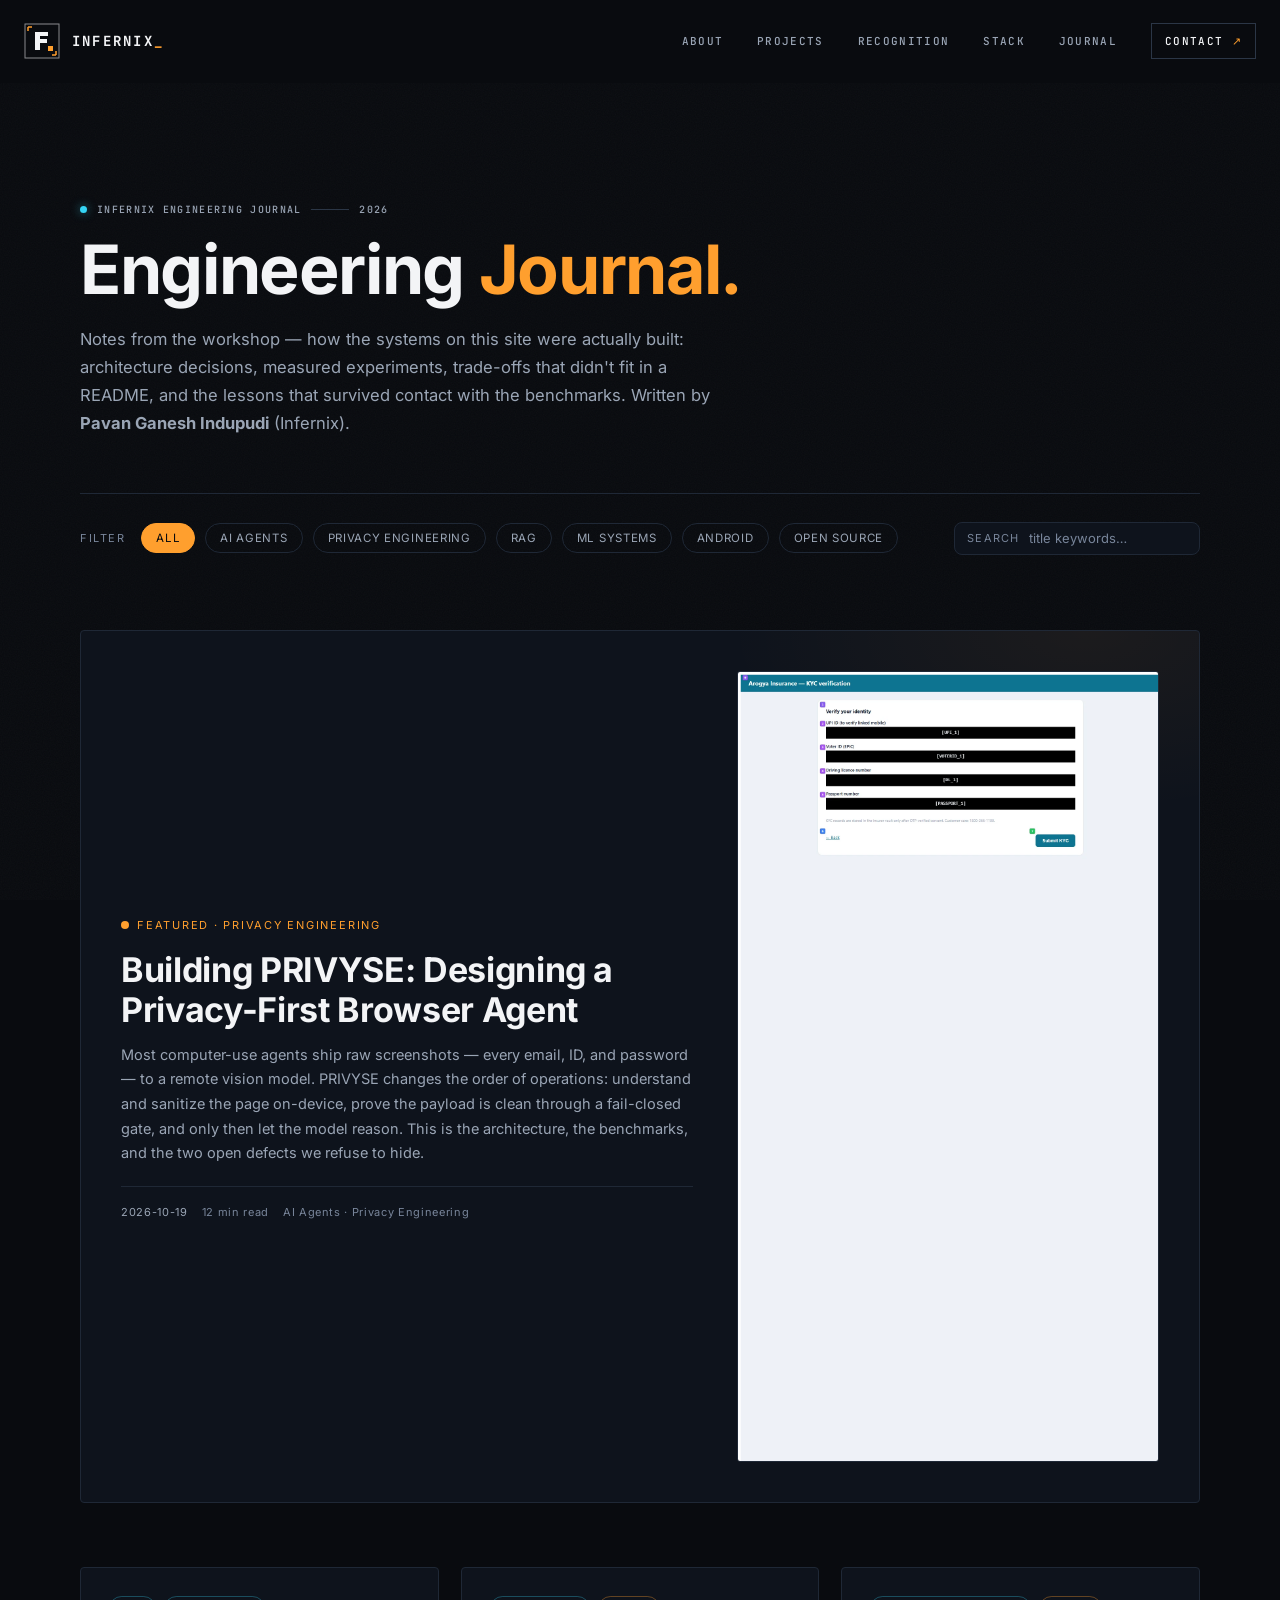
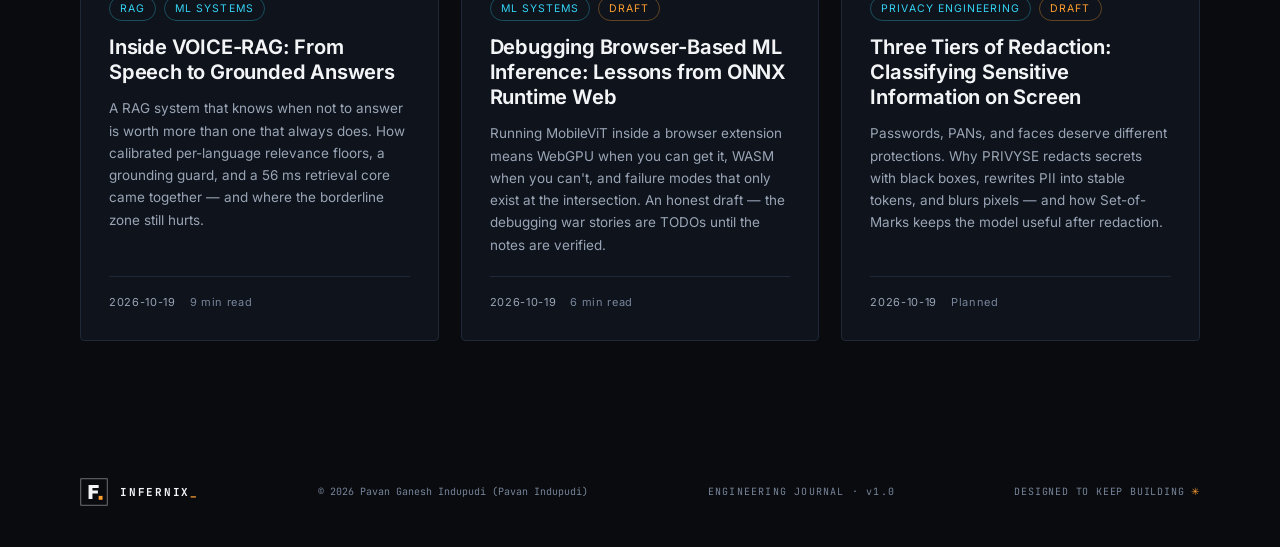
==== blog/index.html @ 26792520 "Launch Infernix portfolio and engineering journal" ====
<!doctype html>
<html lang="en">
<head>
  <meta charset="utf-8">
  <meta name="viewport" content="width=device-width, initial-scale=1">
  <meta name="theme-color" content="#090b0f">
  <meta name="color-scheme" content="dark">
  <title>Engineering Journal | Pavan Ganesh Indupudi (Infernix)</title>
  <meta name="description" content="The Infernix Engineering Journal — technical articles on building privacy-first AI agents, multilingual RAG systems, and ML inference in the browser, by Pavan Ganesh Indupudi.">
  <meta name="author" content="Pavan Ganesh Indupudi">
  <meta name="robots" content="index, follow, max-image-preview:large">
  <link rel="canonical" href="https://the-infernix.github.io/blog/">
  <link rel="icon" href="../assets/favicon.svg" type="image/svg+xml">
  <link rel="stylesheet" href="../styles.css">
  <link rel="stylesheet" href="./blog.css">
  <link rel="preload" href="../assets/fonts/space-grotesk-var.woff2" as="font" type="font/woff2" crossorigin>
  <link rel="preload" href="../assets/fonts/inter-var.woff2" as="font" type="font/woff2" crossorigin>
  <link rel="preload" href="../assets/fonts/jetbrains-mono-var.woff2" as="font" type="font/woff2" crossorigin>
  <meta property="og:type" content="website">
  <meta property="og:site_name" content="Infernix">
  <meta property="og:title" content="Infernix Engineering Journal">
  <meta property="og:description" content="Technical articles documenting real engineering work, experiments, architecture, and lessons — by Pavan Ganesh Indupudi.">
  <meta property="og:url" content="https://the-infernix.github.io/blog/">
  <meta property="og:image" content="https://the-infernix.github.io/assets/social-preview.svg">
  <meta name="twitter:card" content="summary_large_image">
  <meta name="twitter:title" content="Infernix Engineering Journal">
  <meta name="twitter:description" content="Technical articles documenting real engineering work, experiments, architecture, and lessons — by Pavan Ganesh Indupudi.">
  <meta name="twitter:image" content="https://the-infernix.github.io/assets/social-preview.svg">
  <script>document.documentElement.classList.add("js");</script>
  <script type="application/ld+json">
  {
    "@context": "https://schema.org",
    "@type": "Blog",
    "name": "Infernix Engineering Journal",
    "url": "https://the-infernix.github.io/blog/",
    "description": "Technical articles on privacy-first AI agents, multilingual RAG, browser ML inference, and software engineering.",
    "author": { "@id": "https://the-infernix.github.io/#person" },
    "publisher": { "@id": "https://the-infernix.github.io/#person" }
  }
  </script>
  <script type="application/ld+json">
  {
    "@context": "https://schema.org",
    "@type": "Person",
    "@id": "https://the-infernix.github.io/#person",
    "name": "Pavan Ganesh Indupudi",
    "alternateName": ["Infernix", "Pavan Indupudi"],
    "url": "https://the-infernix.github.io/",
    "sameAs": [
      "https://github.com/The-Infernix",
      "https://www.linkedin.com/in/pavan-indupudi-a38759334"
    ]
  }
  </script>
</head>
<body>
  <a class="skip-link" href="#main">Skip to content</a>
  <div class="scanlines" aria-hidden="true"></div>

  <header class="site-header" id="site-header">
    <div class="header-inner">
      <a class="brand" href="../" aria-label="Infernix home — Pavan Ganesh Indupudi">
        <svg class="brand-logo" viewBox="0 0 36 36" width="36" height="36" aria-hidden="true" focusable="false">
          <rect x="1" y="1" width="34" height="34" fill="none" stroke="currentColor" stroke-width="1" opacity=".55"/>
          <path d="M11 9h13v4h-8v3h7v4h-7v7h-5z" fill="currentColor"/>
          <rect x="24" y="23" width="5" height="5" fill="#ff9f2e"/>
          <path d="M4 4h4M4 4v4M32 32h-4M32 32v-4" stroke="#ff9f2e" stroke-width="1.5" fill="none"/>
        </svg>
        <span class="brand-name">INFERNIX<span class="brand-cursor" aria-hidden="true">_</span></span>
      </a>
      <button class="menu-toggle" type="button" aria-label="Open navigation" aria-expanded="false" aria-controls="site-nav">
        <span class="menu-bar" aria-hidden="true"></span>
        <span class="menu-bar" aria-hidden="true"></span>
      </button>
      <nav id="site-nav" class="site-nav" aria-label="Main navigation">
        <a href="../#about">ABOUT</a>
        <a href="../#work">PROJECTS</a>
        <a href="../#recognition">RECOGNITION</a>
        <a href="../#stack">STACK</a>
        <a href="./" aria-current="page">JOURNAL</a>
        <a href="../#contact" class="nav-contact">CONTACT <span aria-hidden="true">↗</span></a>
      </nav>
    </div>
    <div class="scroll-progress" id="scroll-progress" aria-hidden="true"></div>
  </header>

  <main id="main">
    <div class="journal-wrap">
      <header class="journal-hero">
        <p class="eyebrow reveal" data-reveal>
          <span class="status-dot" aria-hidden="true"></span>
          INFERNIX ENGINEERING JOURNAL
          <span class="eyebrow-line" aria-hidden="true"></span>
          2026
        </p>
        <h1 class="reveal" data-reveal>Engineering <span class="accent">Journal.</span></h1>
        <p class="journal-intro reveal" data-reveal>Notes from the workshop — how the systems on this site were actually built: architecture decisions, measured experiments, trade-offs that didn't fit in a README, and the lessons that survived contact with the benchmarks. Written by <strong>Pavan Ganesh Indupudi</strong> (Infernix).</p>
      </header>

      <div class="filter-bar reveal" data-reveal role="group" aria-label="Filter articles by category">
        <span class="filter-label" aria-hidden="true">FILTER</span>
        <button type="button" class="filter-chip" data-filter="all" aria-pressed="true">All</button>
        <button type="button" class="filter-chip" data-filter="ai-agents" aria-pressed="false">AI Agents</button>
        <button type="button" class="filter-chip" data-filter="privacy" aria-pressed="false">Privacy Engineering</button>
        <button type="button" class="filter-chip" data-filter="rag" aria-pressed="false">RAG</button>
        <button type="button" class="filter-chip" data-filter="ml-systems" aria-pressed="false">ML Systems</button>
        <button type="button" class="filter-chip" data-filter="android" aria-pressed="false">Android</button>
        <button type="button" class="filter-chip" data-filter="open-source" aria-pressed="false">Open Source</button>
        <div class="filter-search">
          <label for="journal-search">SEARCH</label>
          <input type="search" id="journal-search" placeholder="title keywords…" autocomplete="off">
        </div>
      </div>
      <p class="filter-count" id="filter-count" aria-live="polite"></p>

      <!-- featured -->
      <article class="featured-article reveal" data-reveal
               data-cats="ai-agents privacy"
               data-title="Building PRIVYSE: Designing a Privacy-First Browser Agent">
        <div class="featured-body">
          <span class="featured-flag">FEATURED · PRIVACY ENGINEERING</span>
          <h2><a href="./posts/privyse-privacy-first-browser-agent.html">Building PRIVYSE: Designing a Privacy-First Browser Agent</a></h2>
          <p class="featured-summary">Most computer-use agents ship raw screenshots — every email, ID, and password — to a remote vision model. PRIVYSE changes the order of operations: understand and sanitize the page on-device, prove the payload is clean through a fail-closed gate, and only then let the model reason. This is the architecture, the benchmarks, and the two open defects we refuse to hide.</p>
          <div class="card-meta">
            <span class="meta-date">2026-10-19</span>
            <span>12 min read</span>
            <span>AI Agents · Privacy Engineering</span>
          </div>
        </div>
        <a class="featured-media" href="./posts/privyse-privacy-first-browser-agent.html" tabindex="-1" aria-hidden="true">
          <img src="../assets/projects/privyse-model-view.png" alt="" width="840" height="470" loading="lazy" decoding="async">
        </a>
      </article>

      <div class="article-grid">
        <article class="article-card reveal" data-reveal
                 data-cats="rag ml-systems"
                 data-title="Inside VOICE-RAG: From Speech to Grounded Answers">
          <div class="card-cats">
            <span class="cat-tag">RAG</span>
            <span class="cat-tag">ML Systems</span>
          </div>
          <h3><a href="./posts/voice-rag-speech-to-grounded-answers.html">Inside VOICE-RAG: From Speech to Grounded Answers</a></h3>
          <p class="card-summary">A RAG system that knows when not to answer is worth more than one that always does. How calibrated per-language relevance floors, a grounding guard, and a 56 ms retrieval core came together — and where the borderline zone still hurts.</p>
          <div class="card-meta">
            <span class="meta-date">2026-10-19</span>
            <span>9 min read</span>
          </div>
        </article>

        <article class="article-card reveal" data-reveal
                 data-cats="ml-systems"
                 data-title="Debugging Browser-Based ML Inference: Lessons from ONNX Runtime Web">
          <div class="card-cats">
            <span class="cat-tag">ML Systems</span>
            <span class="cat-tag draft">DRAFT</span>
          </div>
          <h3><a href="./posts/debugging-browser-ml-inference-onnx.html">Debugging Browser-Based ML Inference: Lessons from ONNX Runtime Web</a></h3>
          <p class="card-summary">Running MobileViT inside a browser extension means WebGPU when you can get it, WASM when you can't, and failure modes that only exist at the intersection. An honest draft — the debugging war stories are TODOs until the notes are verified.</p>
          <div class="card-meta">
            <span class="meta-date">2026-10-19</span>
            <span>6 min read</span>
          </div>
        </article>

        <article class="article-card reveal" data-reveal
                 data-cats="ai-agents privacy ml-systems"
                 data-title="Three Tiers of Redaction: Classifying Sensitive Information on Screen">
          <div class="card-cats">
            <span class="cat-tag">Privacy Engineering</span>
            <span class="cat-tag draft">DRAFT</span>
          </div>
          <h3><a href="./posts/privyse-privacy-first-browser-agent.html#three-tiers">Three Tiers of Redaction: Classifying Sensitive Information on Screen</a></h3>
          <p class="card-summary">Passwords, PANs, and faces deserve different protections. Why PRIVYSE redacts secrets with black boxes, rewrites PII into stable tokens, and blurs pixels — and how Set-of-Marks keeps the model useful after redaction.</p>
          <div class="card-meta">
            <span class="meta-date">2026-10-19</span>
            <span>Planned</span>
          </div>
        </article>
      </div>
    </div>
  </main>

  <footer class="site-footer section-wrap">
    <a class="brand footer-brand" href="../" aria-label="Back to portfolio home">
      <svg class="brand-logo" viewBox="0 0 36 36" width="28" height="28" aria-hidden="true" focusable="false">
        <rect x="1" y="1" width="34" height="34" fill="none" stroke="currentColor" stroke-width="1" opacity=".55"/>
        <path d="M11 9h13v4h-8v3h7v4h-7v7h-5z" fill="currentColor"/>
        <rect x="24" y="23" width="5" height="5" fill="#ff9f2e"/>
      </svg>
      <span class="brand-name">INFERNIX<span class="brand-cursor" aria-hidden="true">_</span></span>
    </a>
    <span>© <span id="year">2026</span> Pavan Ganesh Indupudi (Pavan Indupudi)</span>
    <span class="footer-system">ENGINEERING JOURNAL · v1.0</span>
    <span class="footer-note">DESIGNED TO KEEP BUILDING <span class="accent" aria-hidden="true">✳</span></span>
  </footer>

  <script src="../script.js" defer></script>
  <script src="./blog.js" defer></script>
</body>
</html>
---- styles.css ----
/* ==========================================================================
   Infernix — Pavan Ganesh Indupudi
   Premium AI research & engineering portfolio. Static, dependency-free.

   Structure: @font-face → design tokens → base → header → hero → sections →
   project showcase → achievements → stack → contact → footer → motion →
   responsive. Reveals only apply under .js (added inline in <head>), so all
   content stays visible without JavaScript. All motion is guarded by
   prefers-reduced-motion.
   ========================================================================== */

/* ------------------------------------------------------------- webfonts */

@font-face {
  font-family: "Space Grotesk";
  src: url("./assets/fonts/space-grotesk-var.woff2") format("woff2");
  font-weight: 300 700;
  font-display: swap;
}
@font-face {
  font-family: "Inter";
  src: url("./assets/fonts/inter-var.woff2") format("woff2");
  font-weight: 100 900;
  font-display: swap;
}
@font-face {
  font-family: "JetBrains Mono";
  src: url("./assets/fonts/jetbrains-mono-var.woff2") format("woff2");
  font-weight: 100 800;
  font-display: swap;
}

/* --------------------------------------------------------- design tokens */

:root {
  --bg: #090b0f;
  --bg-raise: #0e131c;
  --panel: #111722;
  --panel-2: #171f2b;
  --line: #1f2836;
  --line-strong: #2b3646;
  --text: #f3f4f6;
  --muted: #9aa5b5;
  --dim: #78859a;
  --accent: #ff9f2e;
  --accent-bright: #ffb55e;
  --cyan: #35d4f4;
  --font: "Inter", "Segoe UI", ui-sans-serif, system-ui, -apple-system, BlinkMacSystemFont, sans-serif;
  --display: "Space Grotesk", "Segoe UI", ui-sans-serif, system-ui, sans-serif;
  --mono: "JetBrains Mono", "Cascadia Code", "SFMono-Regular", Consolas, monospace;
  --header-h: 82px;
}

*, *::before, *::after { box-sizing: border-box; }

html {
  scroll-behavior: smooth;
  scroll-padding-top: calc(var(--header-h) + 12px);
}

body {
  margin: 0;
  background: var(--bg);
  color: var(--text);
  font-family: var(--font);
  font-size: 15px;
  line-height: 1.7;
  -webkit-font-smoothing: antialiased;
}

/* static grain — material depth without gradients or glow */
body::before {
  content: "";
  position: fixed;
  inset: 0;
  z-index: -1;
  pointer-events: none;
  opacity: .035;
  background-image: url("data:image/svg+xml,%3Csvg xmlns='http://www.w3.org/2000/svg' width='140' height='140'%3E%3Cfilter id='n'%3E%3CfeTurbulence type='fractalNoise' baseFrequency='.85' numOctaves='2'/%3E%3C/filter%3E%3Crect width='140' height='140' filter='url(%23n)'/%3E%3C/svg%3E");
}

img, svg { display: block; max-width: 100%; }
a { color: inherit; text-decoration: none; }
button, a { -webkit-tap-highlight-color: transparent; }

a:focus-visible,
button:focus-visible { outline: 2px solid var(--accent); outline-offset: 4px; }

::selection { background: var(--accent); color: #111; }

/* --------------------------------------------------------------- utility */

.section-wrap { width: min(1120px, calc(100% - 48px)); margin-inline: auto; }
.accent { color: var(--accent); }
.cyan { color: var(--cyan); }
.dim { color: var(--dim); }

.skip-link {
  position: absolute;
  left: -9999px;
  top: 10px;
  background: var(--accent);
  color: #111;
  padding: 8px 12px;
  z-index: 100;
  font: 700 12px var(--mono);
}
.skip-link:focus { left: 10px; }

.scanlines {
  position: fixed;
  inset: 0;
  pointer-events: none;
  z-index: 5;
  opacity: .07;
  background: repeating-linear-gradient(to bottom, transparent 0 3px, rgba(255, 255, 255, .04) 4px);
}

/* ---------------------------------------------------------------- header */

.site-header {
  position: sticky;
  top: 0;
  z-index: 40;
  background: var(--bg);
  border-bottom: 1px solid transparent;
  transition: border-color .25s ease;
}

.site-header.is-stuck { border-bottom-color: var(--line); }

.scroll-progress {
  position: absolute;
  left: 0;
  bottom: -1px;
  height: 2px;
  width: 100%;
  background: var(--cyan);
  transform: scaleX(0);
  transform-origin: left;
  will-change: transform;
}

.header-inner {
  width: min(1240px, calc(100% - 48px));
  height: var(--header-h);
  margin-inline: auto;
  display: flex;
  align-items: center;
  justify-content: space-between;
  gap: 20px;
}

.brand { display: inline-flex; align-items: center; gap: 12px; color: var(--text); }
.brand-logo { color: var(--text); flex: none; transition: color .2s ease; }
.brand:hover .brand-logo { color: var(--accent); }
.brand-name { font: 700 14px var(--mono); letter-spacing: .16em; }
.brand-cursor { color: var(--accent); animation: blink 1.1s steps(2, start) infinite; }

.site-nav {
  display: flex;
  gap: 34px;
  align-items: center;
  font: 500 11px var(--mono);
  letter-spacing: .12em;
  color: var(--muted);
}

.site-nav a { position: relative; padding: 6px 0; transition: color .2s ease; }

.site-nav a::after {
  content: "";
  position: absolute;
  left: 0;
  bottom: 0;
  height: 1px;
  width: 100%;
  background: var(--accent);
  transform: scaleX(0);
  transform-origin: left;
  transition: transform .25s ease;
}

.site-nav a:hover { color: var(--text); }
.site-nav a:hover::after,
.site-nav a:focus-visible::after { transform: scaleX(1); }
.site-nav a[aria-current="true"] { color: var(--accent); }
.site-nav a[aria-current="true"]::after { transform: scaleX(1); }

.nav-contact {
  color: var(--text);
  border: 1px solid var(--line-strong);
  padding: 10px 13px !important;
  transition: border-color .2s ease;
}
.nav-contact::after { display: none; }
.nav-contact span { color: var(--accent); }
.nav-contact:hover { border-color: var(--accent); }

.menu-toggle {
  display: none;
  background: none;
  border: 1px solid var(--line);
  padding: 11px 10px;
  cursor: pointer;
}
.menu-bar {
  display: block;
  width: 22px;
  height: 1.5px;
  background: var(--text);
  margin: 5px 0;
  transition: transform .25s ease;
}
.menu-toggle[aria-expanded="true"] .menu-bar:first-child { transform: translateY(3.25px) rotate(45deg); }
.menu-toggle[aria-expanded="true"] .menu-bar:last-child { transform: translateY(-3.25px) rotate(-45deg); }

/* ------------------------------------------------------------------ hero */

.hero {
  min-height: 670px;
  padding-top: 90px;
  padding-bottom: 35px;
  display: grid;
  grid-template-columns: 1.08fr .92fr;
  position: relative;
  align-items: center;
  column-gap: 32px;
}

.hero-copy { position: relative; z-index: 2; padding-bottom: 45px; min-width: 0; }

.eyebrow,
.meta-label,
.section-index,
.project-number,
.project-status,
.stack-label,
.hero-bottom,
.art-tag,
.art-coord {
  font: 500 10px var(--mono);
  letter-spacing: .13em;
  color: var(--muted);
}

.eyebrow { display: flex; align-items: center; gap: 10px; margin: 0; }

.status-dot {
  width: 7px;
  height: 7px;
  border-radius: 50%;
  background: var(--cyan);
  box-shadow: 0 0 10px rgba(53, 212, 244, .55);
}

.eyebrow-line { width: 38px; height: 1px; background: var(--line-strong); }

.hero-identity {
  margin: 30px 0 0;
  font: 700 12px var(--mono);
  letter-spacing: .22em;
  color: var(--text);
}

.hero h1 {
  font-family: var(--display);
  font-size: clamp(40px, 5.6vw, 68px);
  line-height: 1.05;
  letter-spacing: -.04em;
  font-weight: 700;
  margin: 20px 0 24px;
}

.outline-text { color: transparent; -webkit-text-stroke: 1px #5d6a7c; }

.hero-intro { max-width: 530px; font-size: 16px; line-height: 1.85; color: var(--muted); margin: 0; }
.hero-intro strong { color: var(--text); font-weight: 600; }

.hero-actions,
.contact-actions { display: flex; gap: 12px; flex-wrap: wrap; margin-top: 30px; }

.button {
  min-height: 46px;
  padding: 0 17px;
  display: inline-flex;
  align-items: center;
  justify-content: center;
  gap: 20px;
  font: 500 11px var(--mono);
  letter-spacing: .04em;
  border: 1px solid var(--line-strong);
  transition: transform .2s ease, border-color .2s ease, background .2s ease;
}
.button:hover { transform: translateY(-2px); border-color: var(--accent); }
.button span { font-size: 16px; }
.button-primary { color: #14100b; background: var(--accent); border-color: var(--accent); font-weight: 700; }
.button-primary:hover { background: var(--accent-bright); border-color: var(--accent-bright); }
.button-ghost { background: var(--bg-raise); color: var(--text); }

.hero-meta { display: flex; gap: 42px; margin-top: 50px; }
.hero-meta div { display: grid; gap: 5px; min-width: 0; }
.meta-label { color: var(--dim); font-size: 9px; }
.hero-meta div > span:last-child { font-size: 12px; color: var(--muted); }

/* hero centerpiece — system schematic with draw-in orbits */

.hero-art {
  height: 420px;
  position: relative;
  display: grid;
  place-items: center;
  margin-left: -20px;
  overflow: hidden;
}

.art-grid {
  position: absolute;
  inset: 0;
  background-image:
    linear-gradient(rgba(154, 165, 181, .055) 1px, transparent 1px),
    linear-gradient(90deg, rgba(154, 165, 181, .055) 1px, transparent 1px);
  background-size: 44px 44px;
  mask-image: radial-gradient(ellipse at center, #000 30%, transparent 78%);
  -webkit-mask-image: radial-gradient(ellipse at center, #000 30%, transparent 78%);
}

.hero-orbits {
  position: absolute;
  width: min(100%, 430px);
  height: auto;
  overflow: visible;
}

.hero-orbits ellipse { fill: none; stroke-width: 1; }
.hero-orbits .o1 { stroke: rgba(255, 159, 46, .4); transform: rotate(-24deg); transform-origin: 200px 200px; }
.hero-orbits .o2 { stroke: rgba(53, 212, 244, .32); transform: rotate(52deg); transform-origin: 200px 200px; }

.core {
  width: 200px;
  height: 200px;
  display: flex;
  flex-direction: column;
  align-items: center;
  justify-content: center;
  background: radial-gradient(circle, var(--panel-2), var(--bg) 70%);
  border: 1px solid var(--line-strong);
  transform: rotate(-8deg);
  position: relative;
}
.core::before,
.core::after {
  content: "";
  position: absolute;
  width: 14px;
  height: 14px;
  border-color: var(--accent);
  border-style: solid;
}
.core::before { top: -5px; left: -5px; border-width: 1px 0 0 1px; }
.core::after { bottom: -5px; right: -5px; border-width: 0 1px 1px 0; }

.core-symbol { font: 700 86px/.9 var(--mono); letter-spacing: -.12em; padding-right: 10px; color: var(--text); }
.core-symbol span { color: var(--accent); }
.core-label { font: 500 9px var(--mono); letter-spacing: .25em; margin-top: 18px; color: var(--muted); }
.core-label span { color: var(--accent); margin-left: 6px; }

.art-tag {
  position: absolute;
  padding: 7px 9px;
  border: 1px solid var(--line);
  background: var(--bg);
  font-size: 9px;
}
.tag-top { top: 47px; right: 0; color: var(--cyan); }
.tag-bottom { bottom: 55px; left: 0; color: var(--accent); }
.art-coord { position: absolute; right: 5px; bottom: 0; font-size: 9px; line-height: 1.8; color: var(--dim); }
.art-cross { position: absolute; color: var(--accent); font: 18px var(--mono); }
.cross-one { left: 15%; top: 22%; }
.cross-two { right: 18%; bottom: 20%; color: var(--cyan); }

.hero-bottom {
  position: absolute;
  left: 0;
  right: 0;
  bottom: 0;
  display: flex;
  align-items: center;
  gap: 15px;
  font-size: 9px;
  color: var(--dim);
}
.scroll-line { width: 68px; height: 1px; background: var(--line-strong); }
.hero-bottom span:last-child { margin-left: auto; }

/* -------------------------------------------------------------- sections */

.section-block { padding-top: 112px; }

.section-heading { display: flex; align-items: center; gap: 17px; margin-bottom: 36px; }
.section-index { color: var(--accent); }

.section-heading h2 {
  font-family: var(--display);
  margin: 0;
  font-size: clamp(26px, 3vw, 36px);
  letter-spacing: -.03em;
  line-height: 1.2;
  font-weight: 700;
}

.heading-rule {
  height: 1px;
  flex: 1;
  background: linear-gradient(90deg, var(--line-strong), transparent);
  margin-left: 8px;
}

.big-copy {
  font-family: var(--display);
  font-size: clamp(26px, 3.4vw, 38px);
  line-height: 1.3;
  letter-spacing: -.03em;
  font-weight: 700;
  margin: 0;
}

.section-description {
  max-width: 600px;
  color: var(--muted);
  font-size: 14px;
  margin: -15px 0 34px;
}

/* datasheet rows (about spec + skills) */

.spec { border-top: 1px solid var(--line); margin-top: 28px; }
.spec-row {
  display: grid;
  grid-template-columns: 130px 1fr;
  gap: 16px;
  padding: 11px 0;
  border-bottom: 1px solid var(--line);
  align-items: baseline;
}
.spec-key { font: 500 10px var(--mono); letter-spacing: .14em; color: var(--dim); }
.spec-val { font-size: 13.5px; color: var(--text); }

/* about */

.about-grid { display: grid; grid-template-columns: .9fr 1.1fr; gap: 60px; min-width: 0; }
.about-body { color: var(--muted); font-size: 14.5px; min-width: 0; }
.about-body p { margin: 0 0 18px; }

.terminal-note {
  margin-top: 26px;
  padding: 15px;
  border: 1px solid var(--line);
  background: var(--bg-raise);
  font: 400 11px/1.8 var(--mono);
  overflow-wrap: anywhere;
}
.terminal-prompt { color: var(--cyan); }
.typing-cursor { color: var(--accent); animation: blink .9s steps(2, start) infinite; }
.terminal-response { color: var(--muted); }

/* ----------------------------------------------------- project showcase */

.flow {
  display: flex;
  flex-wrap: wrap;
  align-items: stretch;
  gap: 0;
  margin: 4px 0;
}

.flow-step {
  position: relative;
  flex: 1 1 110px;
  min-width: 0;
  padding: 10px 8px;
  border: 1px solid var(--line);
  background: var(--bg-raise);
  font: 500 9.5px/1.5 var(--mono);
  letter-spacing: .08em;
  text-align: center;
  color: var(--muted);
  text-transform: uppercase;
}
.flow-step b { display: block; color: var(--text); font-weight: 700; letter-spacing: .1em; }
.flow-step + .flow-step { margin-left: 22px; }
.flow-step + .flow-step::before {
  content: "→";
  position: absolute;
  left: -18px;
  top: 50%;
  transform: translateY(-50%);
  color: var(--dim);
  font-size: 13px;
}
.flow-step.is-key { border-color: rgba(53, 212, 244, .5); }
.flow-step.is-key b { color: var(--cyan); }
.flow-step.is-warm { border-color: rgba(255, 159, 46, .45); }
.flow-step.is-warm b { color: var(--accent); }

.evidence-chips { display: flex; flex-wrap: wrap; gap: 7px; margin: 16px 0 4px; }
.evidence-chips span {
  font: 500 10px var(--mono);
  letter-spacing: .04em;
  color: var(--cyan);
  border: 1px solid rgba(53, 212, 244, .35);
  background: rgba(53, 212, 244, .05);
  padding: 5px 8px;
}

.tag-list { display: flex; gap: 7px; flex-wrap: wrap; margin: 16px 0 20px; }
.tag-list span {
  border: 1px solid var(--line);
  color: var(--muted);
  font: 400 10px var(--mono);
  padding: 6px 8px;
}

.shot {
  border: 1px solid var(--line);
  background: var(--bg-raise);
  padding: 6px;
  overflow: hidden;
}
.shot img { width: 100%; height: auto; }
.shot figcaption {
  font: 400 9px var(--mono);
  letter-spacing: .1em;
  color: var(--dim);
  padding: 8px 4px 2px;
  text-transform: uppercase;
}

.project-link {
  display: inline-flex;
  gap: 10px;
  align-items: center;
  color: var(--text);
  font: 500 10.5px var(--mono);
  border-bottom: 1px solid var(--line-strong);
  padding-bottom: 4px;
  align-self: flex-start;
  transition: border-color .2s ease;
}
.project-link span { color: var(--accent); }
.project-link:hover { border-color: var(--accent); }

.project-footnote { color: var(--dim); font-size: 11px; margin-top: 22px; }

/* featured project — PRIVYSE */

.project-featured {
  position: relative;
  border: 1px solid var(--line);
  background: linear-gradient(150deg, var(--panel), var(--bg-raise));
  padding: 34px;
  margin-bottom: 16px;
  overflow: hidden;
}

.project-featured::before {
  content: "";
  position: absolute;
  top: -1px;
  left: -1px;
  width: 18px;
  height: 18px;
  border-top: 2px solid var(--accent);
  border-left: 2px solid var(--accent);
  pointer-events: none;
}

.featured-grid {
  display: grid;
  grid-template-columns: 1.25fr .75fr;
  gap: 36px;
  align-items: start;
}

.project-top {
  display: flex;
  align-items: center;
  justify-content: space-between;
  gap: 10px;
  margin-bottom: 6px;
}
.project-number { color: var(--dim); font-size: 9px; }
.project-status { color: var(--cyan); font-size: 9px; }

.project-kicker { font: 500 10px var(--mono); letter-spacing: .14em; color: var(--accent); margin: 14px 0 4px; text-transform: uppercase; }

.project-card h3,
.project-featured h3 {
  font-family: var(--display);
  font-weight: 700;
  letter-spacing: -.01em;
  margin: 6px 0 2px;
}
.project-featured h3 { font-size: clamp(28px, 3.4vw, 40px); }

.project-tagline { color: var(--accent); font: 500 11px var(--mono); letter-spacing: .06em; margin: 4px 0 14px !important; }

.project-copy { color: var(--muted); font-size: 14px; line-height: 1.8; }
.project-copy strong { color: var(--text); font-weight: 600; }

.project-built {
  font-size: 13.5px;
  color: var(--muted);
  border-left: 2px solid var(--accent);
  padding-left: 14px;
  margin: 16px 0;
}
.project-built b { color: var(--text); font-weight: 600; }

/* standard project cards */

.project-grid {
  display: grid;
  grid-template-columns: 1.3fr 1fr;
  gap: 16px;
}

.project-card {
  position: relative;
  border: 1px solid var(--line);
  background: var(--panel);
  padding: 26px;
  display: flex;
  flex-direction: column;
  overflow: hidden;
  min-width: 0;
  transition: transform .25s ease, border-color .25s ease;
}
.project-card:hover,
.project-card:focus-within { transform: translateY(-3px); border-color: var(--line-strong); }

.project-card .project-ghost {
  position: absolute;
  top: -26px;
  right: -6px;
  font-family: var(--display);
  font-size: 110px;
  font-weight: 700;
  line-height: 1;
  color: transparent;
  -webkit-text-stroke: 1px rgba(154, 165, 181, .12);
  pointer-events: none;
  user-select: none;
}

.project-card h3 { font-size: 24px; margin-top: 10px; }
.project-card .flow { margin-top: 16px; }
.project-card .project-link { margin-top: auto; padding-top: 18px; }

.project-card.span-all { grid-column: 1 / -1; }

/* Viora horizontal variant */
.project-card.horizontal { display: grid; grid-template-columns: 1fr .9fr; gap: 30px; align-items: center; }
.project-card.horizontal .project-media { order: 2; }
.project-card.horizontal .project-main { order: 1; display: flex; flex-direction: column; height: 100%; }

/* ---------------------------------------------------------- achievements */

.badges {
  display: grid;
  grid-template-columns: repeat(4, 1fr);
  border: 1px solid var(--line);
  background: var(--bg-raise);
}
.badge {
  padding: 22px 20px;
  border-right: 1px solid var(--line);
  min-width: 0;
}
.badge:last-child { border-right: 0; }
.badge-label { font: 500 9px var(--mono); letter-spacing: .16em; color: var(--cyan); text-transform: uppercase; }
.badge-title { font-family: var(--display); font-weight: 700; font-size: 17px; margin-top: 8px; letter-spacing: -.01em; }
.badge-meta { font-size: 12px; color: var(--muted); margin-top: 5px; }

/* ---------------------------------------------------------------- stack */

.stack-groups { border-top: 1px solid var(--line); }
.stack-row {
  display: grid;
  grid-template-columns: 190px 1fr;
  gap: 20px;
  padding: 15px 0;
  border-bottom: 1px solid var(--line);
  align-items: baseline;
}
.stack-label { color: var(--accent); font-size: 10px; padding-top: 0; }
.stack-items { display: flex; flex-wrap: wrap; gap: 6px 18px; font-size: 13.5px; color: var(--text); }
.stack-items span { position: relative; }
.stack-items span + span::before {
  content: "·";
  position: absolute;
  left: -11px;
  color: var(--dim);
}

/* ------------------------------------------------- contact + marquee */

.marquee {
  overflow: hidden;
  border-top: 1px solid var(--line);
  border-bottom: 1px solid var(--line);
  background: var(--bg-raise);
  padding: 13px 0;
  white-space: nowrap;
}
.marquee-track {
  display: inline-flex;
  gap: 44px;
  min-width: max-content;
  animation: marquee 38s linear infinite;
  font: 700 13px var(--mono);
  letter-spacing: .28em;
  color: transparent;
  -webkit-text-stroke: 1px rgba(255, 159, 46, .55);
}
.marquee-track span.solid { color: var(--accent); -webkit-text-stroke: 0; }
.marquee:hover .marquee-track { animation-play-state: paused; }

.contact-section {
  margin-top: 120px;
  background: linear-gradient(120deg, rgba(255, 159, 46, .05), transparent 55%);
}
.contact-inner { padding-top: 75px; padding-bottom: 85px; }
.contact-inner h2 {
  font-family: var(--display);
  font-size: clamp(36px, 5.6vw, 64px);
  line-height: 1.08;
  letter-spacing: -.04em;
  font-weight: 700;
  margin: 20px 0;
}
.contact-inner > p { max-width: 500px; color: var(--muted); font-size: 14.5px; }

/* ---------------------------------------------------------------- footer */

.site-footer {
  min-height: 110px;
  display: flex;
  align-items: center;
  justify-content: space-between;
  gap: 20px;
  color: var(--dim);
  font: 400 10px var(--mono);
  flex-wrap: wrap;
}
.footer-brand .brand-logo { width: 28px; height: 28px; }
.footer-brand .brand-name { font-size: 11px; }
.footer-system { letter-spacing: .12em; color: var(--dim); }
.footer-note { letter-spacing: .08em; }

/* ---------------------------------------------------------------- motion */

@keyframes blink { to { visibility: hidden; } }

@keyframes marquee { to { transform: translateX(-50%); } }

@keyframes draw-orbit {
  to { stroke-dashoffset: 0; }
}

.hero-orbits ellipse {
  stroke-dasharray: 100;
  stroke-dashoffset: 100;
  animation: draw-orbit 1.7s cubic-bezier(.4, 0, .2, 1) forwards;
}
.hero-orbits .o2 { animation-delay: .35s; }

.js [data-reveal] {
  opacity: 0;
  transform: translateY(16px);
  transition:
    opacity .7s ease var(--reveal-delay, 0ms),
    transform .7s cubic-bezier(.2, .7, .2, 1) var(--reveal-delay, 0ms);
}
.js [data-reveal].is-visible { opacity: 1; transform: none; }

@media (prefers-reduced-motion: reduce) {
  html { scroll-behavior: auto; }
  *, *::before, *::after {
    animation-duration: .01ms !important;
    animation-iteration-count: 1 !important;
    transition-duration: .01ms !important;
    transition-delay: 0ms !important;
  }
  .js [data-reveal] { opacity: 1; transform: none; }
  .hero-orbits ellipse { stroke-dashoffset: 0; }
  .marquee-track { animation: none; }
}

/* ------------------------------------------------------------- responsive */

@media (max-width: 980px) {
  .hero { grid-template-columns: 1fr; padding-top: 70px; min-height: auto; }
  .hero-copy { padding-bottom: 10px; }
  .hero-art { height: 360px; margin: 5px auto 45px; width: min(100%, 470px); margin-left: auto; }
  .about-grid { grid-template-columns: 1fr; gap: 34px; }
  .featured-grid { grid-template-columns: 1fr; }
  .project-grid { grid-template-columns: 1fr; }
  .project-card.horizontal { grid-template-columns: 1fr; }
  .project-card.horizontal .project-media { order: 1; }
  .project-card.horizontal .project-main { order: 2; }
  .badges { grid-template-columns: repeat(2, 1fr); }
  .badge:nth-child(2n) { border-right: 0; }
  .badge:nth-child(-n+2) { border-bottom: 1px solid var(--line); }
}

@media (max-width: 760px) {
  .section-block { padding-top: 85px; }
  .flow-step + .flow-step { margin-left: 0; margin-top: 22px; }
  .flow-step + .flow-step::before {
    content: "↓";
    left: 50%;
    top: -19px;
    transform: translateX(-50%);
  }
  .flow { flex-direction: column; }
  .stack-row { grid-template-columns: 1fr; gap: 8px; }
}

@media (max-width: 560px) {
  :root { --header-h: 70px; }
  .section-wrap,
  .header-inner { width: calc(100% - 34px); }

  .menu-toggle { display: block; }

  .js .site-nav {
    display: none;
    position: absolute;
    top: calc(var(--header-h) - 1px);
    left: -1px;
    right: -1px;
    padding: 18px;
    background: var(--bg-raise);
    border: 1px solid var(--line);
    flex-direction: column;
    align-items: stretch;
    gap: 0;
    box-shadow: 0 20px 40px rgba(0, 0, 0, .5);
  }
  .js .site-nav.open { display: flex; }
  .site-nav a { padding: 13px 5px; border-bottom: 1px solid rgba(154, 165, 181, .1); }
  .site-nav a::after { display: none; }
  .site-nav .nav-contact { border: 0; padding: 13px 5px !important; }

  html:not(.js) .site-nav {
    display: flex;
    flex-wrap: wrap;
    gap: 8px 16px;
    font-size: 10px;
  }
  html:not(.js) .menu-toggle { display: none; }

  .hero { padding-top: 58px; }
  .eyebrow { flex-wrap: wrap; font-size: 9px; }
  .hero-identity { font-size: 10px; margin-top: 24px; letter-spacing: .16em; }
  .hero h1 { font-size: clamp(36px, 11vw, 54px); }
  .hero-intro { font-size: 14px; }
  .hero-meta { gap: 25px; margin-top: 36px; flex-wrap: wrap; }
  .hero-art { height: 300px; }
  .core { width: 145px; height: 145px; }
  .core-symbol { font-size: 60px; }
  .core-label { font-size: 7px; }
  .art-tag, .art-coord { font-size: 8px; }

  .section-heading { gap: 10px; }
  .section-heading h2 { font-size: 25px; }
  .heading-rule { margin-left: 0; }

  .project-featured { padding: 22px; }
  .project-card { padding: 22px; }
  .project-card .project-ghost { font-size: 80px; }
  .badges { grid-template-columns: 1fr; }
  .badge { border-right: 0; border-bottom: 1px solid var(--line); }
  .badge:last-child { border-bottom: 0; }
  .spec-row { grid-template-columns: 110px 1fr; }

  .contact-section { margin-top: 85px; }
  .contact-inner { padding-top: 60px; padding-bottom: 65px; }

  .site-footer { padding-top: 24px; padding-bottom: 24px; justify-content: flex-start; }
  .footer-note, .footer-system { width: 100%; }
}
---- blog/blog.css ----
/* ============================================================
   Infernix Engineering Journal — blog-specific styles
   Layers on top of ../styles.css (tokens, header, footer, buttons).
   ============================================================ */

/* ---------------------------------------------------------- layout */
.journal-wrap {
  width: min(1120px, calc(100% - 48px));
  margin-inline: auto;
}

.article-wrap {
  width: min(760px, calc(100% - 48px));
  margin-inline: auto;
}

/* ------------------------------------------------------ blog hero */
.journal-hero {
  padding: 120px 0 56px;
  border-bottom: 1px solid var(--line);
}

.journal-hero .eyebrow { margin: 0 0 18px; }

.journal-hero h1 {
  font-family: var(--font-display);
  font-size: clamp(44px, 6vw, 68px);
  font-weight: 700;
  letter-spacing: -.02em;
  line-height: 1.04;
  margin: 0 0 20px;
}

.journal-intro {
  color: var(--muted);
  font-size: 16.5px;
  line-height: 1.7;
  max-width: 640px;
  margin: 0;
}

/* ------------------------------------------------- filter toolbar */
.filter-bar {
  display: flex;
  flex-wrap: wrap;
  align-items: center;
  gap: 10px;
  padding: 28px 0 8px;
}

.filter-label {
  font-family: var(--font-mono);
  font-size: 11px;
  letter-spacing: .14em;
  color: var(--dim);
  margin-right: 6px;
}

.filter-chip {
  font-family: var(--font-mono);
  font-size: 11.5px;
  letter-spacing: .06em;
  text-transform: uppercase;
  color: var(--muted);
  background: transparent;
  border: 1px solid var(--line);
  border-radius: 999px;
  padding: 7px 14px;
  cursor: pointer;
  transition: color .18s ease, border-color .18s ease, background .18s ease;
}

.filter-chip:hover { color: var(--text); border-color: var(--line-strong); }

.filter-chip[aria-pressed="true"] {
  color: var(--bg);
  background: var(--accent);
  border-color: var(--accent);
}

.filter-chip:focus-visible {
  outline: 2px solid var(--cyan);
  outline-offset: 2px;
}

.filter-search {
  margin-left: auto;
  display: flex;
  align-items: center;
  gap: 8px;
  border: 1px solid var(--line);
  border-radius: 8px;
  padding: 6px 12px;
  background: var(--bg-raise);
}

.filter-search:focus-within { border-color: var(--line-strong); }

.filter-search label {
  font-family: var(--font-mono);
  font-size: 11px;
  letter-spacing: .1em;
  color: var(--dim);
}

.filter-search input {
  background: transparent;
  border: 0;
  color: var(--text);
  font-family: var(--font-mono);
  font-size: 13px;
  width: 160px;
  outline: none;
}

.filter-search input::placeholder { color: var(--dim); }

.filter-count {
  font-family: var(--font-mono);
  font-size: 11.5px;
  color: var(--dim);
  padding: 10px 0 0;
  min-height: 1.4em;
}

/* ------------------------------------------------ featured article */
.featured-article {
  display: grid;
  grid-template-columns: 1.15fr .85fr;
  gap: 44px;
  align-items: center;
  margin: 40px 0 64px;
  padding: 40px;
  border: 1px solid var(--line);
  background:
    radial-gradient(600px 300px at 90% 0%, rgba(255, 159, 46, .06), transparent 60%),
    var(--bg-raise);
  border-radius: 4px;
}

.featured-flag {
  display: inline-flex;
  align-items: center;
  gap: 8px;
  font-family: var(--font-mono);
  font-size: 11px;
  letter-spacing: .16em;
  color: var(--accent);
  margin-bottom: 16px;
}

.featured-flag::before {
  content: "";
  width: 8px;
  height: 8px;
  background: var(--accent);
  border-radius: 50%;
}

.featured-article h2 {
  font-family: var(--font-display);
  font-size: clamp(26px, 3vw, 34px);
  font-weight: 700;
  letter-spacing: -.01em;
  line-height: 1.15;
  margin: 0 0 14px;
}

.featured-article h2 a { color: var(--text); text-decoration: none; }
.featured-article h2 a:hover { color: var(--accent); }

.featured-summary {
  color: var(--muted);
  font-size: 14.5px;
  line-height: 1.7;
  margin: 0 0 20px;
}

.featured-media {
  border: 1px solid var(--line);
  border-radius: 3px;
  overflow: hidden;
  background: var(--panel);
}

.featured-media img { display: block; width: 100%; height: auto; }

/* -------------------------------------------------- article cards */
.article-grid {
  display: grid;
  grid-template-columns: repeat(auto-fill, minmax(310px, 1fr));
  gap: 22px;
  padding-bottom: 96px;
}

.article-card {
  display: flex;
  flex-direction: column;
  border: 1px solid var(--line);
  border-radius: 4px;
  background: var(--bg-raise);
  padding: 28px;
  transition: border-color .2s ease, transform .2s ease;
}

.article-card:hover { border-color: var(--line-strong); transform: translateY(-2px); }

.article-card[hidden] { display: none; }

.card-cats {
  display: flex;
  flex-wrap: wrap;
  gap: 8px;
  margin-bottom: 14px;
}

.cat-tag {
  font-family: var(--font-mono);
  font-size: 10.5px;
  letter-spacing: .1em;
  text-transform: uppercase;
  color: var(--cyan);
  border: 1px solid rgba(53, 212, 244, .3);
  border-radius: 999px;
  padding: 3px 10px;
}

.cat-tag.draft {
  color: var(--accent);
  border-color: rgba(255, 159, 46, .35);
}

.article-card h3 {
  font-family: var(--font-display);
  font-size: 20px;
  font-weight: 650;
  letter-spacing: -.01em;
  line-height: 1.25;
  margin: 0 0 12px;
}

.article-card h3 a { color: var(--text); text-decoration: none; }
.article-card h3 a:hover { color: var(--accent); }
.article-card h3 a:focus-visible { outline: 2px solid var(--cyan); outline-offset: 3px; }

.card-summary {
  color: var(--muted);
  font-size: 13.5px;
  line-height: 1.65;
  margin: 0 0 20px;
  flex: 1;
}

.card-meta {
  display: flex;
  flex-wrap: wrap;
  gap: 6px 14px;
  font-family: var(--font-mono);
  font-size: 11px;
  letter-spacing: .06em;
  color: var(--dim);
  border-top: 1px solid var(--line);
  padding-top: 16px;
}

.card-meta .meta-date { color: var(--muted); }

/* =============================================== article page === */
.article-header {
  padding: 110px 0 44px;
  border-bottom: 1px solid var(--line);
}

.back-link {
  display: inline-flex;
  align-items: center;
  gap: 8px;
  font-family: var(--font-mono);
  font-size: 11.5px;
  letter-spacing: .1em;
  text-transform: uppercase;
  color: var(--muted);
  text-decoration: none;
  margin-bottom: 36px;
}

.back-link:hover { color: var(--accent); }

.article-header h1 {
  font-family: var(--font-display);
  font-size: clamp(32px, 4.6vw, 48px);
  font-weight: 700;
  letter-spacing: -.02em;
  line-height: 1.1;
  margin: 16px 0 16px;
}

.article-subtitle {
  color: var(--muted);
  font-size: 17px;
  line-height: 1.65;
  margin: 0 0 28px;
}

.article-byline {
  display: flex;
  flex-wrap: wrap;
  gap: 8px 20px;
  font-family: var(--font-mono);
  font-size: 12px;
  letter-spacing: .05em;
  color: var(--dim);
}

.article-byline strong { color: var(--text); font-weight: 500; }

.draft-banner {
  margin-top: 28px;
  border: 1px dashed rgba(255, 159, 46, .5);
  background: rgba(255, 159, 46, .06);
  border-radius: 4px;
  padding: 16px 20px;
  font-size: 13.5px;
  line-height: 1.6;
  color: var(--muted);
}

.draft-banner strong { color: var(--accent); }

/* ---------------------------------------------------------- layout */
.article-layout {
  display: grid;
  grid-template-columns: 210px minmax(0, 1fr);
  gap: 56px;
  padding: 56px 0 96px;
  align-items: start;
}

/* ------------------------------------------------------------- TOC */
.toc {
  position: sticky;
  top: calc(var(--header-h, 64px) + 24px);
  border-left: 1px solid var(--line);
  padding-left: 18px;
  font-size: 12.5px;
  line-height: 1.5;
}

.toc-label {
  font-family: var(--font-mono);
  font-size: 10.5px;
  letter-spacing: .16em;
  color: var(--dim);
  margin: 0 0 12px;
}

.toc ol {
  list-style: none;
  margin: 0;
  padding: 0;
  display: grid;
  gap: 9px;
}

.toc a {
  color: var(--muted);
  text-decoration: none;
  display: block;
  border-left: 2px solid transparent;
  margin-left: -19px;
  padding-left: 17px;
  transition: color .15s ease, border-color .15s ease;
}

.toc a:hover, .toc a[aria-current="true"] { color: var(--text); border-left-color: var(--accent); }

/* ------------------------------------------------------ prose */
.prose { min-width: 0; }

.prose > * + * { margin-top: 22px; }

.prose h2 {
  font-family: var(--font-display);
  font-size: 27px;
  font-weight: 700;
  letter-spacing: -.01em;
  margin: 52px 0 18px;
  scroll-margin-top: calc(var(--header-h, 64px) + 20px);
}

.prose h3 {
  font-family: var(--font-display);
  font-size: 19px;
  font-weight: 650;
  margin: 36px 0 14px;
  scroll-margin-top: calc(var(--header-h, 64px) + 20px);
}

.prose p { color: var(--muted); font-size: 15.5px; line-height: 1.8; margin: 0; }

.prose a { color: var(--cyan); text-decoration: underline; text-underline-offset: 3px; text-decoration-thickness: 1px; }
.prose a:hover { color: var(--accent); }

.prose strong { color: var(--text); font-weight: 600; }

.prose ul, .prose ol { color: var(--muted); font-size: 15.5px; line-height: 1.8; padding-left: 22px; margin: 0; }
.prose li + li { margin-top: 8px; }

.prose code {
  font-family: var(--font-mono);
  font-size: .88em;
  background: var(--panel);
  border: 1px solid var(--line);
  border-radius: 4px;
  padding: .12em .4em;
  color: var(--text);
}

.prose blockquote {
  margin: 0;
  border-left: 2px solid var(--accent);
  padding: 4px 0 4px 20px;
  color: var(--text);
  font-size: 16.5px;
  line-height: 1.7;
}

/* --------------------------------------------------- data tables */
.prose .data-table {
  width: 100%;
  border-collapse: collapse;
  font-size: 13.5px;
}

.prose .data-table th {
  font-family: var(--font-mono);
  font-size: 10.5px;
  letter-spacing: .12em;
  text-transform: uppercase;
  color: var(--dim);
  text-align: left;
  border-bottom: 1px solid var(--line-strong);
  padding: 10px 14px 10px 0;
}

.prose .data-table td {
  color: var(--muted);
  border-bottom: 1px solid var(--line);
  padding: 11px 14px 11px 0;
  vertical-align: top;
}

.prose .data-table td:first-child { color: var(--text); }
.prose .data-table .num { font-family: var(--font-mono); color: var(--text); }

/* ---------------------------------------------------- code block */
.code-block {
  position: relative;
  border: 1px solid var(--line);
  border-radius: 4px;
  background: var(--panel);
  overflow: hidden;
}

.code-block .code-lang {
  display: block;
  font-family: var(--font-mono);
  font-size: 10.5px;
  letter-spacing: .14em;
  text-transform: uppercase;
  color: var(--dim);
  padding: 10px 16px 0;
}

.code-block pre {
  margin: 0;
  padding: 12px 16px 18px;
  overflow-x: auto;
}

.code-block code {
  font-family: var(--font-mono);
  font-size: 13px;
  line-height: 1.65;
  color: var(--text);
  background: none;
  border: 0;
  padding: 0;
  white-space: pre;
}

.copy-btn {
  position: absolute;
  top: 8px;
  right: 8px;
  font-family: var(--font-mono);
  font-size: 10.5px;
  letter-spacing: .1em;
  text-transform: uppercase;
  color: var(--muted);
  background: var(--bg-raise);
  border: 1px solid var(--line);
  border-radius: 4px;
  padding: 5px 10px;
  cursor: pointer;
  transition: color .15s ease, border-color .15s ease;
}

.copy-btn:hover { color: var(--text); border-color: var(--line-strong); }
.copy-btn:focus-visible { outline: 2px solid var(--cyan); outline-offset: 2px; }
.copy-btn.copied { color: var(--cyan); border-color: var(--cyan); }

html.js .copy-btn { display: block; }
html:not(.js) .copy-btn { display: none; }

/* tokens (tiny highlighter in blog.js) */
.tok-kw { color: #ff9f2e; }
.tok-str { color: #35d4f4; }
.tok-num { color: #c8a6ff; }
.tok-com { color: #78859a; font-style: italic; }
.tok-fn { color: #f3f4f6; }
.tok-op { color: #9aa5b5; }

/* ------------------------------------------------------ callouts */
.callout {
  border: 1px solid var(--line);
  border-left-width: 3px;
  border-radius: 4px;
  background: var(--bg-raise);
  padding: 20px 24px;
}

.callout-label {
  display: block;
  font-family: var(--font-mono);
  font-size: 10.5px;
  letter-spacing: .14em;
  text-transform: uppercase;
  margin-bottom: 8px;
}

.callout p { margin: 0; font-size: 14.5px; }

.callout.decision { border-left-color: var(--cyan); }
.callout.decision .callout-label { color: var(--cyan); }

.callout.tradeoff { border-left-color: var(--accent); }
.callout.tradeoff .callout-label { color: var(--accent); }

.callout.failure { border-left-color: #f06a6a; }
.callout.failure .callout-label { color: #f06a6a; }

.callout.lesson { border-left-color: #7fd99a; }
.callout.lesson .callout-label { color: #7fd99a; }

/* ------------------------------------------------------- figures */
.prose figure { margin: 34px 0; }

.prose figure img {
  display: block;
  width: 100%;
  height: auto;
  border: 1px solid var(--line);
  border-radius: 3px;
  background: var(--panel);
}

.prose figcaption {
  font-family: var(--font-mono);
  font-size: 11.5px;
  letter-spacing: .04em;
  color: var(--dim);
  margin-top: 10px;
  line-height: 1.6;
}

/* ----------------------------------------- references / related */
.ref-list {
  list-style: none;
  padding: 0;
  margin: 0;
  display: grid;
  gap: 10px;
}

.ref-list li {
  font-size: 14px;
  color: var(--muted);
  line-height: 1.6;
  border-left: 1px solid var(--line);
  padding-left: 16px;
}

.article-end {
  margin-top: 64px;
  border-top: 1px solid var(--line);
  padding-top: 40px;
}

.related-grid {
  display: grid;
  grid-template-columns: repeat(auto-fill, minmax(260px, 1fr));
  gap: 18px;
  margin-top: 18px;
}

.related-card {
  border: 1px solid var(--line);
  border-radius: 4px;
  background: var(--bg-raise);
  padding: 22px;
  text-decoration: none;
  display: block;
  transition: border-color .18s ease;
}

.related-card:hover { border-color: var(--line-strong); }

.related-card .rc-cat {
  font-family: var(--font-mono);
  font-size: 10.5px;
  letter-spacing: .12em;
  text-transform: uppercase;
  color: var(--cyan);
}

.related-card .rc-title {
  display: block;
  font-family: var(--font-display);
  font-size: 16px;
  font-weight: 650;
  color: var(--text);
  margin-top: 8px;
  line-height: 1.3;
}

.related-card:hover .rc-title { color: var(--accent); }

/* --------------------------------------------------- breakpoints */
@media (max-width: 980px) {
  .featured-article { grid-template-columns: 1fr; }
  .featured-media { order: -1; }
  .article-layout { grid-template-columns: 1fr; gap: 0; }
  .toc {
    position: static;
    border-left: 0;
    border-top: 1px solid var(--line);
    border-bottom: 1px solid var(--line);
    padding: 18px 0;
    margin-bottom: 36px;
  }
  .toc a { margin-left: 0; padding-left: 12px; border-left-width: 2px; }
}

@media (max-width: 560px) {
  .journal-wrap, .article-wrap { width: calc(100% - 32px); }
  .journal-hero { padding-top: 96px; }
  .article-header { padding-top: 90px; }
  .featured-article { padding: 24px; }
  .filter-search { margin-left: 0; width: 100%; }
  .filter-search input { width: 100%; }
  .prose h2 { font-size: 23px; }
}
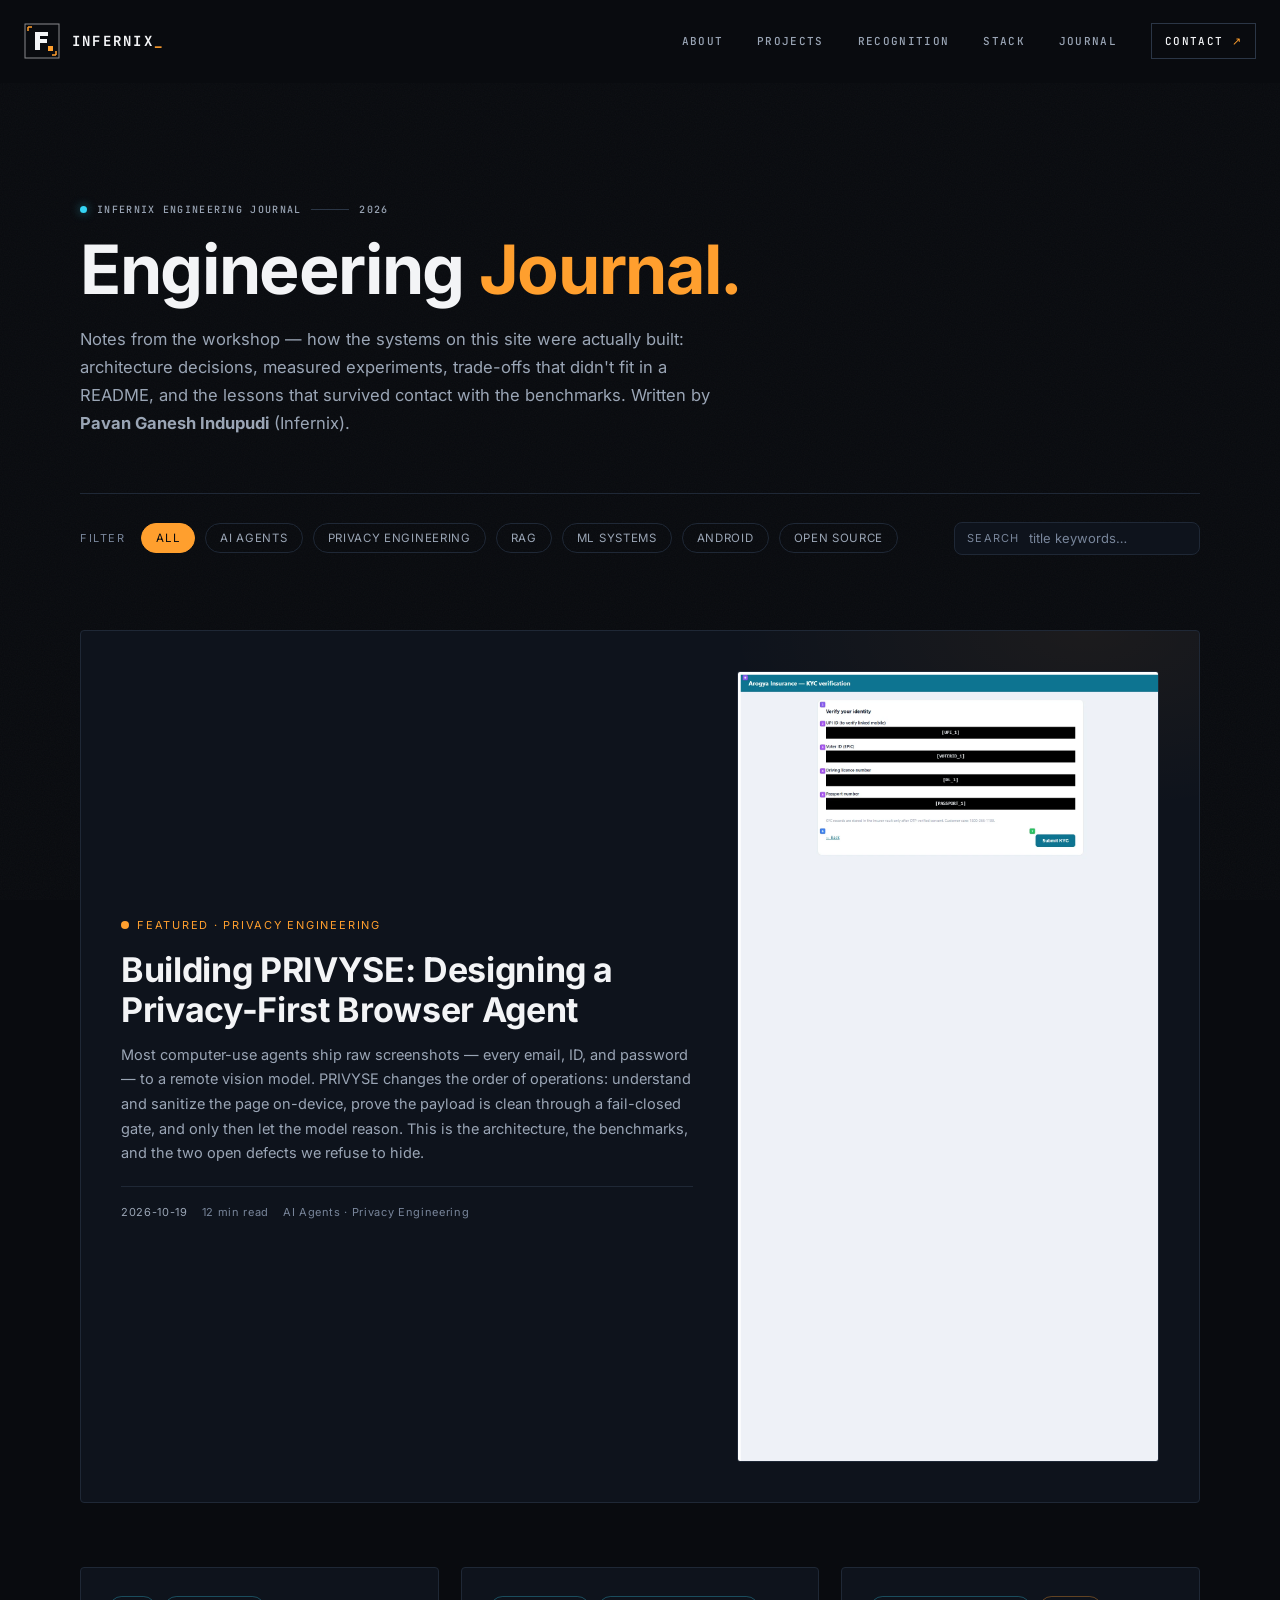
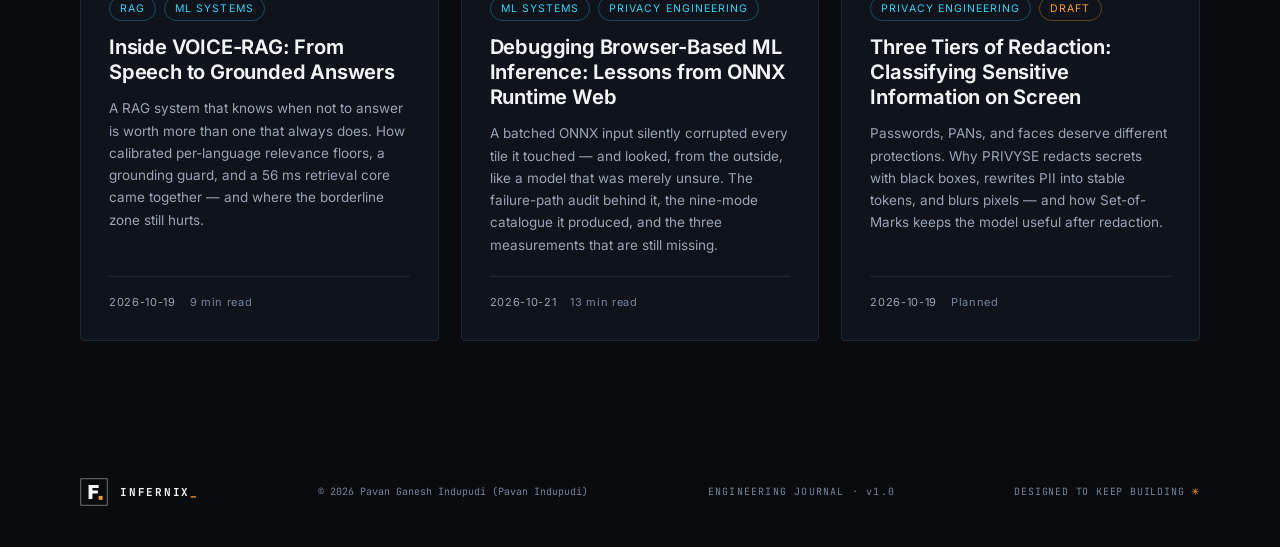
==== commit 94583e02: "Publish the ONNX Runtime Web debugging article" ====
--- a/blog/index.html
+++ b/blog/index.html
@@ -48,7 +48,9 @@
     "url": "https://the-infernix.github.io/",
     "sameAs": [
       "https://github.com/The-Infernix",
-      "https://www.linkedin.com/in/pavan-indupudi-a38759334"
+      "https://www.linkedin.com/in/pavanindupudi",
+      "https://dev.to/the_infernix",
+      "https://infernix.hashnode.dev"
     ]
   }
   </script>
@@ -149,17 +151,17 @@
         </article>
 
         <article class="article-card reveal" data-reveal
-                 data-cats="ml-systems"
+                 data-cats="ml-systems privacy"
                  data-title="Debugging Browser-Based ML Inference: Lessons from ONNX Runtime Web">
           <div class="card-cats">
             <span class="cat-tag">ML Systems</span>
-            <span class="cat-tag draft">DRAFT</span>
+            <span class="cat-tag">Privacy Engineering</span>
           </div>
           <h3><a href="./posts/debugging-browser-ml-inference-onnx.html">Debugging Browser-Based ML Inference: Lessons from ONNX Runtime Web</a></h3>
-          <p class="card-summary">Running MobileViT inside a browser extension means WebGPU when you can get it, WASM when you can't, and failure modes that only exist at the intersection. An honest draft — the debugging war stories are TODOs until the notes are verified.</p>
-          <div class="card-meta">
-            <span class="meta-date">2026-10-19</span>
-            <span>6 min read</span>
+          <p class="card-summary">A batched ONNX input silently corrupted every tile it touched — and looked, from the outside, like a model that was merely unsure. The failure-path audit behind it, the nine-mode catalogue it produced, and the three measurements that are still missing.</p>
+          <div class="card-meta">
+            <span class="meta-date">2026-10-21</span>
+            <span>13 min read</span>
           </div>
         </article>
 
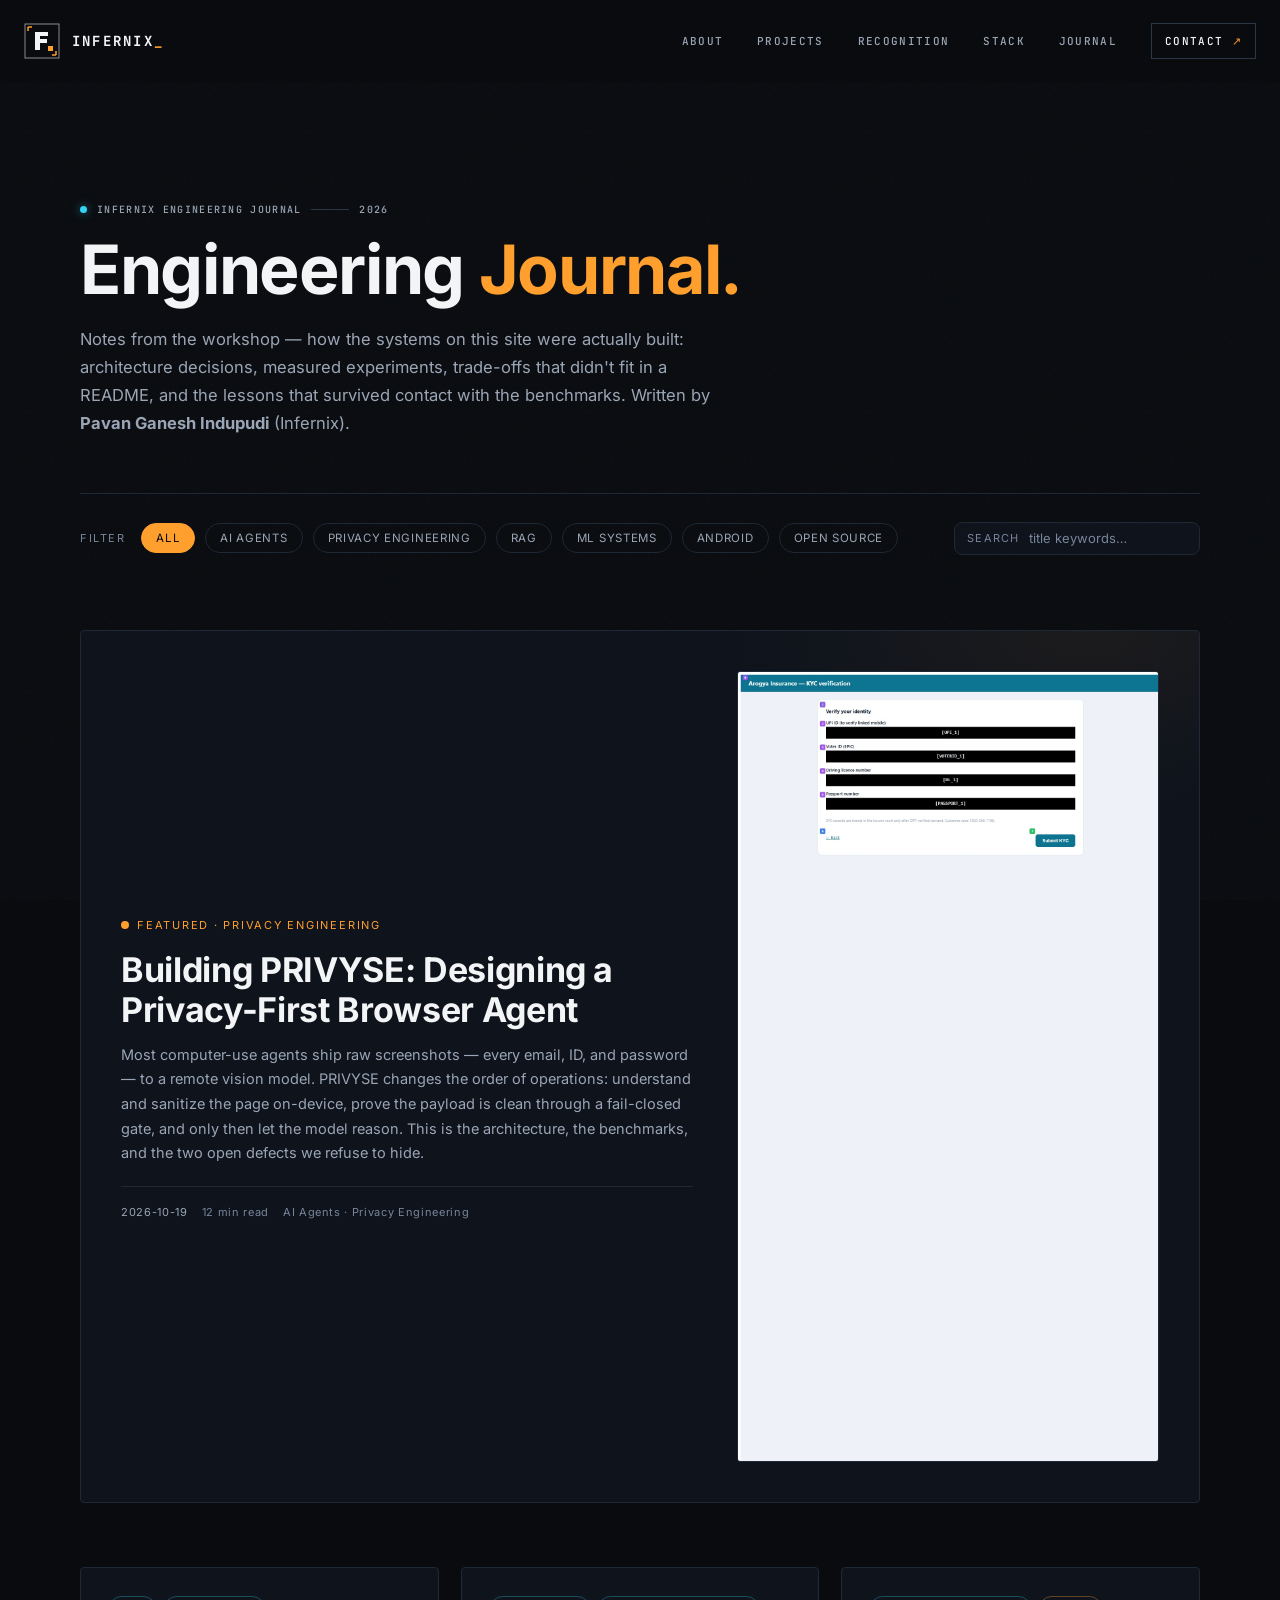
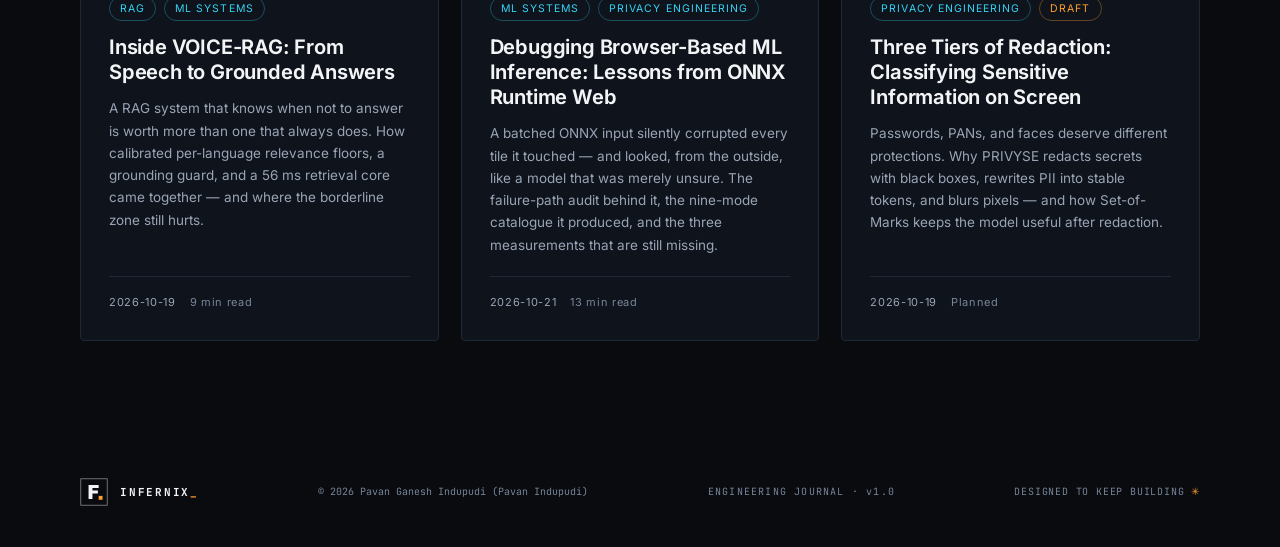
==== commit bf5e2773: "Add PNG social preview for link cards and og:image metadata" ====
--- a/blog/index.html
+++ b/blog/index.html
@@ -21,11 +21,15 @@
   <meta property="og:title" content="Infernix Engineering Journal">
   <meta property="og:description" content="Technical articles documenting real engineering work, experiments, architecture, and lessons — by Pavan Ganesh Indupudi.">
   <meta property="og:url" content="https://the-infernix.github.io/blog/">
-  <meta property="og:image" content="https://the-infernix.github.io/assets/social-preview.svg">
+  <meta property="og:image" content="https://the-infernix.github.io/assets/social-preview.png">
+  <meta property="og:image:width" content="1200">
+  <meta property="og:image:height" content="630">
+  <meta property="og:image:type" content="image/png">
+  <meta property="og:image:alt" content="Infernix Engineering Journal — writing on AI systems, privacy, and browser ML">
   <meta name="twitter:card" content="summary_large_image">
   <meta name="twitter:title" content="Infernix Engineering Journal">
   <meta name="twitter:description" content="Technical articles documenting real engineering work, experiments, architecture, and lessons — by Pavan Ganesh Indupudi.">
-  <meta name="twitter:image" content="https://the-infernix.github.io/assets/social-preview.svg">
+  <meta name="twitter:image" content="https://the-infernix.github.io/assets/social-preview.png">
   <script>document.documentElement.classList.add("js");</script>
   <script type="application/ld+json">
   {
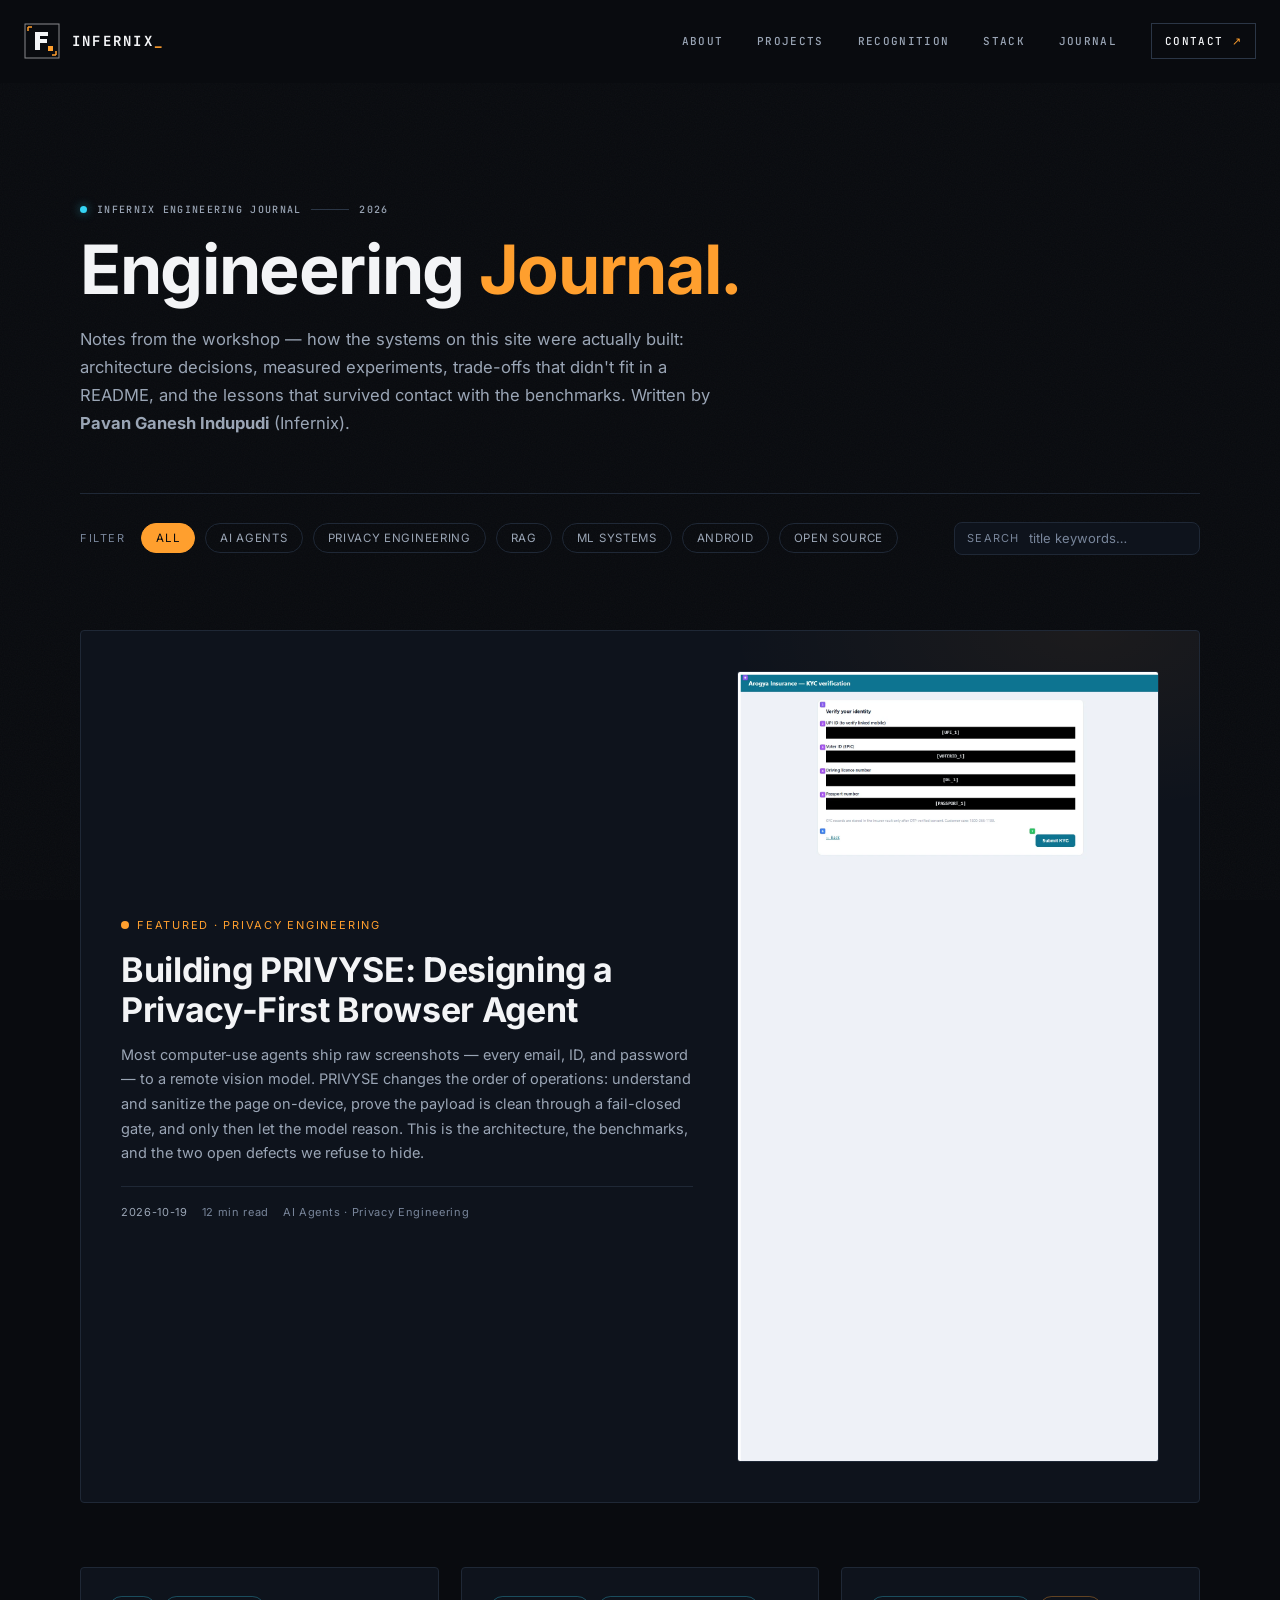
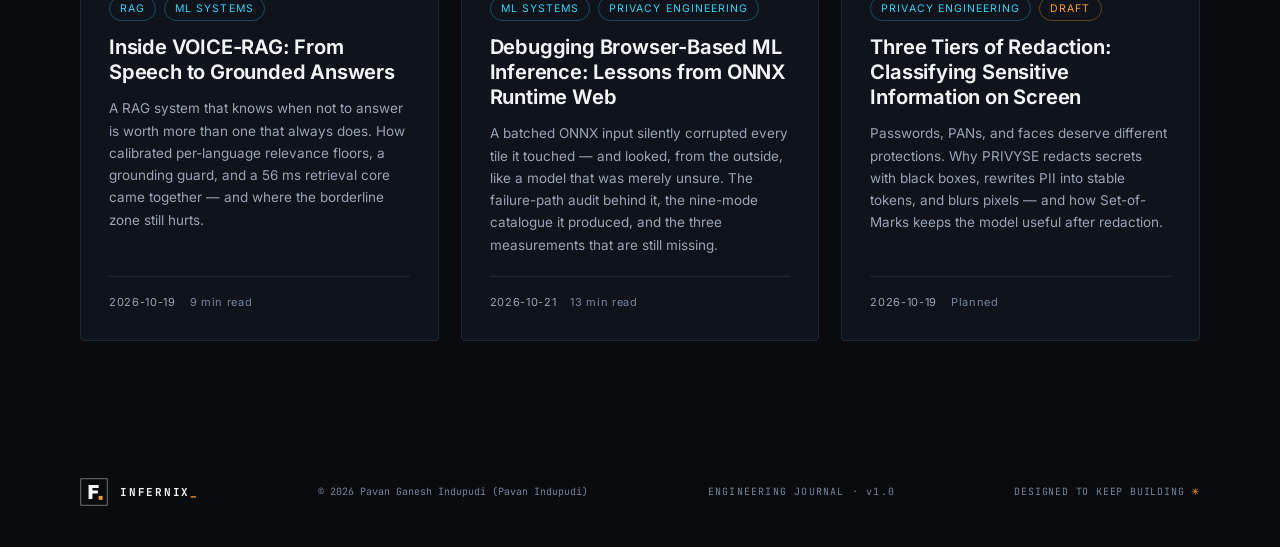
==== commit 0de53630: "Add per-article Open Graph cards and image sitemap entries" ====
--- a/blog/index.html
+++ b/blog/index.html
@@ -38,6 +38,7 @@
     "name": "Infernix Engineering Journal",
     "url": "https://the-infernix.github.io/blog/",
     "description": "Technical articles on privacy-first AI agents, multilingual RAG, browser ML inference, and software engineering.",
+    "image": "https://the-infernix.github.io/assets/social-preview.png",
     "author": { "@id": "https://the-infernix.github.io/#person" },
     "publisher": { "@id": "https://the-infernix.github.io/#person" }
   }
